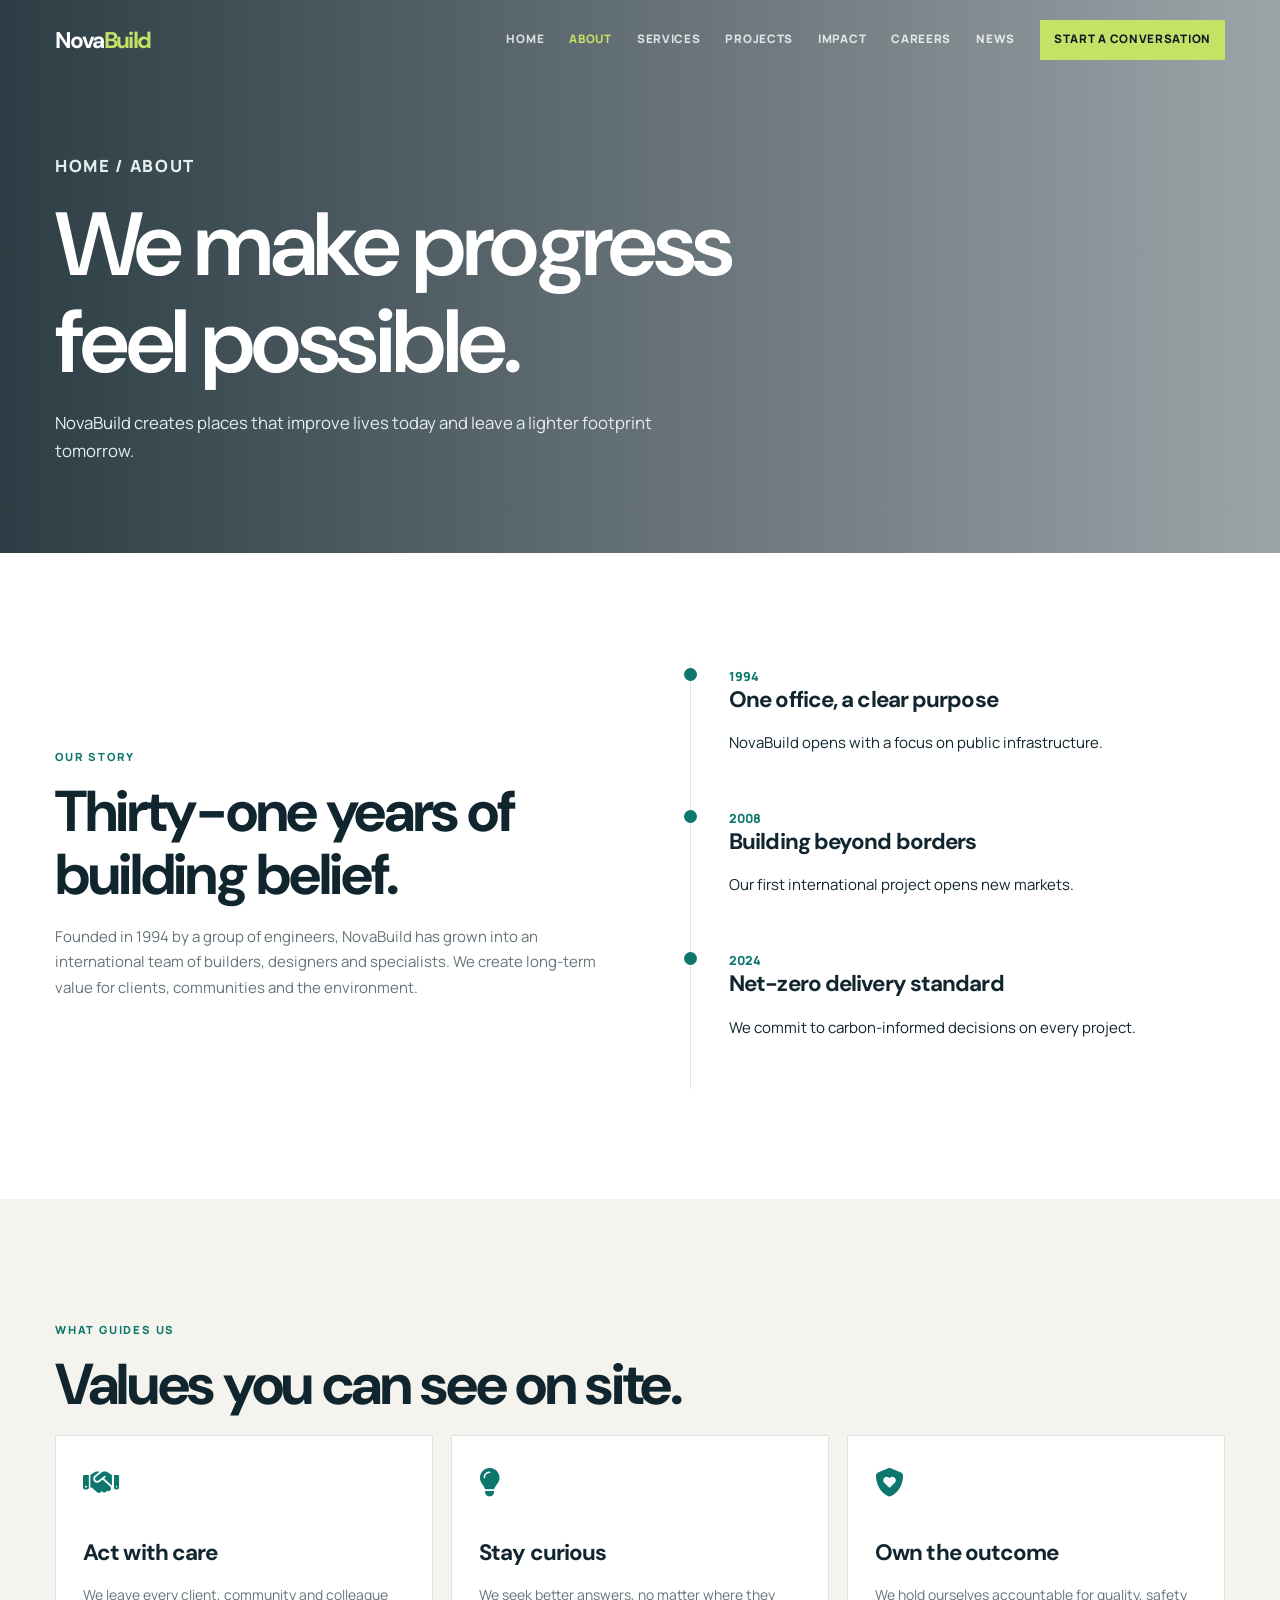
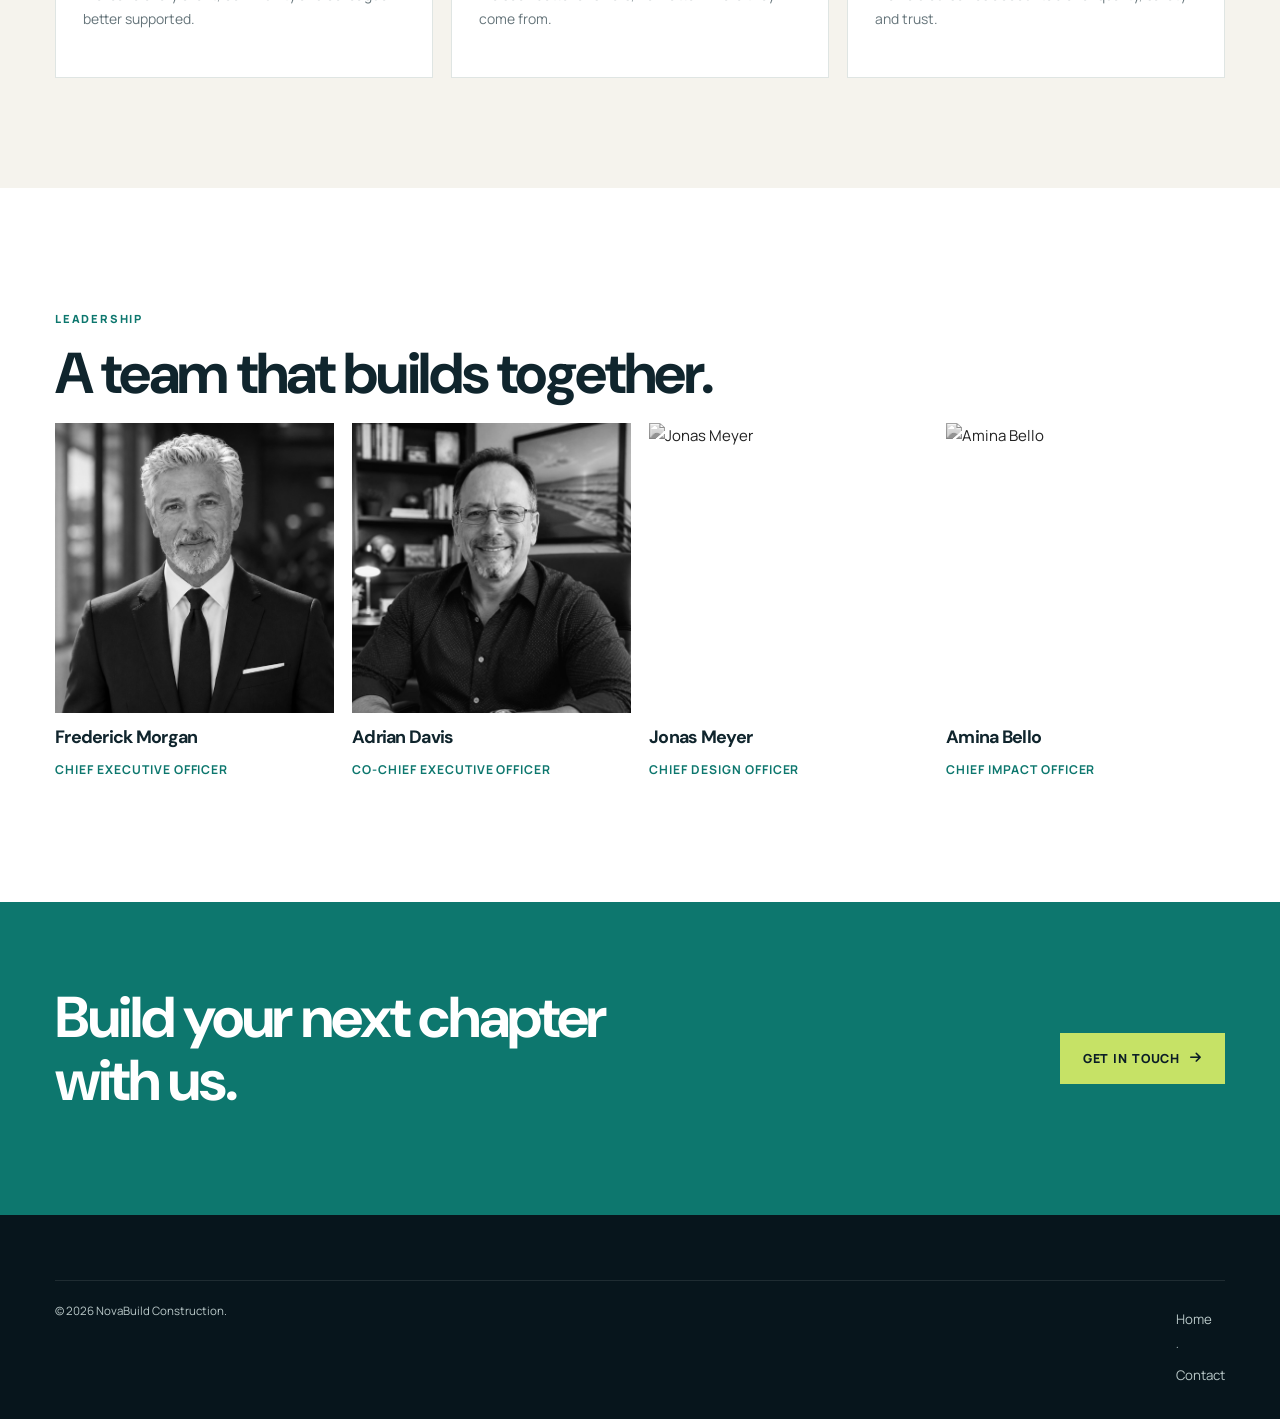
==== about.html @ 03fbff39 "Add files via upload" ====
<!doctype html>
<html lang="en"><head>
<meta charset="utf-8"><meta name="viewport" content="width=device-width,initial-scale=1">
<title>About | NovaBuild</title>
<link href="https://fonts.googleapis.com/css2?family=DM+Sans:wght@500;600;700&family=Manrope:wght@400;500;600;700;800&display=swap" rel="stylesheet">
<link href="https://cdnjs.cloudflare.com/ajax/libs/font-awesome/6.5.2/css/all.min.css" rel="stylesheet">
<link rel="stylesheet" href="css/style.css"><link rel="stylesheet" href="css/responsive.css"><link rel="stylesheet" href="css/animations.css">
</head><body>
<nav class="site-nav"><div class="container nav-inner"><a class="brand" href="index.html">Nova<span>Build</span></a><button class="menu-toggle" aria-label="Open navigation"><i class="fa-solid fa-bars"></i></button><div class="nav-links"><a href="index.html">Home</a><a class="active" href="about.html">About</a><a href="services.html">Services</a><a href="projects.html">Projects</a><a href="sustainability.html">Impact</a><a href="careers.html">Careers</a><a href="news.html">News</a><a class="nav-cta" href="contact.html">Start a conversation</a></div></div></nav>
<header class="page-hero" style="--hero-image:url('https://images.unsplash.com/photo-1486406146926-c627a92ad1ab?auto=format&fit=crop&w=1900&q=85')"><div class="container"><p class="breadcrumb">Home / About</p><h1>We make progress<br>feel possible.</h1><p>NovaBuild creates places that improve lives today and leave a lighter footprint tomorrow.</p></div></header>
<main><section><div class="container split"><div><p class="eyebrow">Our story</p><h2>Thirty-one years of building belief.</h2><p class="text-muted-nova">Founded in 1994 by a group of engineers, NovaBuild has grown into an international team of builders, designers and specialists. We create long-term value for clients, communities and the environment.</p></div><div class="timeline"><div class="timeline-item"><small>1994</small><h3>One office, a clear purpose</h3><p>NovaBuild opens with a focus on public infrastructure.</p></div><div class="timeline-item"><small>2008</small><h3>Building beyond borders</h3><p>Our first international project opens new markets.</p></div><div class="timeline-item"><small>2024</small><h3>Net-zero delivery standard</h3><p>We commit to carbon-informed decisions on every project.</p></div></div></div></section>
<section class="soft"><div class="container"><p class="eyebrow">What guides us</p><h2>Values you can see on site.</h2><div class="services-grid mt-5"><div class="service-card"><i class="fa-solid fa-handshake"></i><h3>Act with care</h3><p>We leave every client, community and colleague better supported.</p></div><div class="service-card"><i class="fa-solid fa-lightbulb"></i><h3>Stay curious</h3><p>We seek better answers, no matter where they come from.</p></div><div class="service-card"><i class="fa-solid fa-shield-heart"></i><h3>Own the outcome</h3><p>We hold ourselves accountable for quality, safety and trust.</p></div></div></div></section>
<section><div class="container"><p class="eyebrow">Leadership</p><h2>A team that builds together.</h2><div class="team-grid mt-5"><div class="team"><img src="images/ceo-portrait.jpeg" alt="Frederick Morgan, Chief Executive Officer"><h3>Frederick Morgan</h3><p>Chief Executive Officer</p></div><div class="team"><img src="images/adrian-potrait.jpeg" alt="Adrian Davis"><h3>Adrian Davis</h3><p>Co-Chief Executive Officer</p></div><div class="team"><img src="https://images.unsplash.com/photo-1519085360753-af0119f7cbe7?auto=format&fit=crop&w=600&q=80" alt="Jonas Meyer"><h3>Jonas Meyer</h3><p>Chief Design Officer</p></div><div class="team"><img src="https://images.unsplash.com/photo-1580489944761-15a19d654956?auto=format&fit=crop&w=600&q=80" alt="Amina Bello"><h3>Amina Bello</h3><p>Chief Impact Officer</p></div></div></div></section></main>
<section class="cta"><div class="container"><h2>Build your next chapter with us.</h2><a class="btn-nova" href="contact.html">Get in touch <i class="fa-solid fa-arrow-right"></i></a></div></section>
<footer class="footer"><div class="container"><div class="footer-bottom"><span>© 2026 NovaBuild Construction.</span><span><a href="index.html">Home</a> · <a href="contact.html">Contact</a></span></div></div></footer>
<script src="js/navigation.js"></script><script src="js/app.js"></script></body></html>
---- css/style.css ----
/* NovaBuild — shared design system */
:root{--ink:#10252d;--navy:#0b1d26;--teal:#0d776e;--lime:#c6e266;--sand:#f5f3ed;--muted:#65747a;--line:#dfe5e3;--white:#fff;--display:'DM Sans',sans-serif;--body:'Manrope',sans-serif}*{box-sizing:border-box}html{scroll-behavior:smooth}body{margin:0;font:400 15px/1.7 var(--body);color:var(--ink);background:#fff}h1,h2,h3,h4{font-family:var(--display);line-height:1.08;letter-spacing:-.04em;margin:0 0 18px}h1{font-size:clamp(3rem,7vw,6.6rem);font-weight:600}h2{font-size:clamp(2.25rem,4.5vw,4.2rem)}h3{font-size:1.4rem}a{text-decoration:none;color:inherit}img{max-width:100%;display:block}.container{width:min(1170px,calc(100% - 48px));margin:auto}.eyebrow{color:var(--teal);font-size:.7rem;letter-spacing:.16em;text-transform:uppercase;font-weight:800;margin-bottom:15px}.btn-nova{display:inline-flex;gap:10px;align-items:center;background:var(--lime);padding:15px 23px;color:var(--navy);font-weight:800;font-size:.78rem;letter-spacing:.07em;text-transform:uppercase;border:0;transition:.25s}.btn-nova:hover{background:#d9ef8b;color:var(--navy);transform:translateY(-2px)}.btn-outline-nova{display:inline-flex;gap:10px;align-items:center;border:1px solid currentColor;padding:14px 22px;font-weight:800;font-size:.78rem;letter-spacing:.07em;text-transform:uppercase;transition:.25s}.btn-outline-nova:hover{background:#fff;color:var(--navy)}
/* navigation */.site-nav{position:fixed;inset:0 0 auto;z-index:50;color:#fff;padding:20px 0;transition:.3s}.site-nav.scrolled{background:rgba(11,29,38,.95);padding:12px 0;box-shadow:0 4px 22px #0002}.nav-inner{display:flex;justify-content:space-between;align-items:center}.brand{font:700 1.42rem var(--display);letter-spacing:-.07em}.brand span{color:var(--lime)}.nav-links{display:flex;align-items:center;gap:25px;font-size:.73rem;font-weight:800;letter-spacing:.06em;text-transform:uppercase}.nav-links a{opacity:.8}.nav-links a:hover,.nav-links a.active{opacity:1;color:var(--lime)}.menu-toggle{display:none;background:transparent;border:0;color:#fff;font-size:1.4rem}.nav-cta{padding:10px 14px!important;background:var(--lime);color:var(--navy)!important;opacity:1!important}
/* hero */.hero{min-height:780px;min-height:100svh;display:flex;align-items:end;position:relative;color:#fff;overflow:hidden;background:linear-gradient(90deg,#071b24d9,#071b2466),url('https://images.unsplash.com/photo-1541888946425-d81bb19240f5?auto=format&fit=crop&w=2200&q=85') center/cover}.hero-content{padding:160px 0 95px;max-width:900px;position:relative;z-index:1}.hero p{max-width:600px;font-size:1.08rem;color:#e8eeee;margin:0 0 30px}.hero-actions{display:flex;gap:13px;flex-wrap:wrap}.hero-note{position:absolute;right:5%;bottom:35px;writing-mode:vertical-rl;font-size:.66rem;letter-spacing:.13em;text-transform:uppercase;color:#fff9}.hero-stat{margin-top:68px;display:flex;gap:45px}.hero-stat strong{display:block;font:600 2.4rem var(--display);color:var(--lime);letter-spacing:-.06em}.hero-stat span{font-size:.68rem;letter-spacing:.1em;text-transform:uppercase;color:#dde7e8}.page-hero{min-height:500px;display:flex;align-items:end;padding:135px 0 70px;color:#fff;background:linear-gradient(90deg,#071b24d9,#071b2466),var(--hero-image) center/cover}.page-hero p{max-width:620px;font-size:1.05rem;color:#e6eeee}
section{padding:110px 0}.section-head{display:flex;justify-content:space-between;gap:30px;align-items:end;margin-bottom:48px}.section-head>div:last-child{max-width:400px;color:var(--muted)}.soft{background:var(--sand)}.dark{background:var(--navy);color:#fff}.dark .eyebrow{color:var(--lime)}.text-muted-nova{color:var(--muted)}
/* components */.split{display:grid;grid-template-columns:1fr 1fr;gap:80px;align-items:center}.image-frame{position:relative}.image-frame img{width:100%;height:550px;object-fit:cover}.image-tag{position:absolute;right:-20px;bottom:30px;background:var(--lime);padding:25px;width:200px;color:var(--navy)}.image-tag strong{font:600 2.8rem var(--display);display:block;letter-spacing:-.08em}.services-grid,.news-grid{display:grid;grid-template-columns:repeat(3,1fr);gap:18px}.service-card{padding:32px 27px;background:#fff;border:1px solid var(--line);transition:.3s}.service-card:hover{background:var(--teal);color:#fff;transform:translateY(-7px);border-color:var(--teal)}.service-card i{font-size:1.8rem;color:var(--teal);margin-bottom:45px}.service-card:hover i{color:var(--lime)}.service-card p{color:var(--muted);font-size:.87rem}.service-card:hover p{color:#e8f3f1}.arrow-link{font-weight:800;font-size:.74rem;letter-spacing:.08em;text-transform:uppercase}.project-grid{display:grid;grid-template-columns:repeat(12,1fr);gap:18px}.project{grid-column:span 4;min-height:390px;position:relative;overflow:hidden;color:#fff;background:#123}.project.wide{grid-column:span 8}.project img{width:100%;height:100%;object-fit:cover;position:absolute;inset:0;transition:.5s}.project:hover img{transform:scale(1.06)}.project:after{content:'';position:absolute;inset:0;background:linear-gradient(transparent 30%,#071b24db)}.project-info{position:absolute;z-index:1;bottom:25px;left:25px}.project-info small{font-size:.65rem;text-transform:uppercase;letter-spacing:.13em;color:var(--lime);font-weight:800}.project-info h3{margin:5px 0 0}.stats{display:grid;grid-template-columns:repeat(4,1fr);border-top:1px solid #ffffff36;border-bottom:1px solid #ffffff36}.stat{padding:38px 20px;border-right:1px solid #ffffff36}.stat:last-child{border:0}.stat strong{font:600 clamp(2.4rem,4vw,4.5rem) var(--display);color:var(--lime);letter-spacing:-.08em;display:block}.stat span{font-size:.7rem;letter-spacing:.1em;text-transform:uppercase;color:#d2e1df}.feature-list{display:grid;gap:24px}.feature{display:grid;grid-template-columns:48px 1fr;gap:17px}.feature i{color:var(--teal);font-size:1.35rem}.feature h3{font-size:1.1rem;margin:0 0 5px}.feature p{margin:0;color:var(--muted);font-size:.9rem}.news-card{background:#fff}.news-card img{height:225px;width:100%;object-fit:cover}.news-card>div{padding:22px}.news-card small{color:var(--teal);font-weight:800;font-size:.68rem;letter-spacing:.1em;text-transform:uppercase}.news-card h3{font-size:1.3rem;margin:10px 0}.cta{padding:85px 0;background:var(--teal);color:#fff}.cta .container{display:flex;justify-content:space-between;align-items:center;gap:30px}.cta h2{max-width:650px}.footer{background:#07151c;color:#b9c8c8;padding:65px 0 25px}.footer-top{display:grid;grid-template-columns:2fr repeat(3,1fr);gap:35px;padding-bottom:45px}.footer .brand{color:#fff;display:inline-block;margin-bottom:16px}.footer h4{color:#fff;font-size:.9rem;letter-spacing:0;margin:0 0 18px}.footer a{display:block;font-size:.83rem;margin:7px 0}.footer-bottom{border-top:1px solid #ffffff19;padding-top:20px;font-size:.72rem;display:flex;justify-content:space-between}
/* inner pages */.breadcrumb{font-size:.7rem;letter-spacing:.1em;text-transform:uppercase;color:var(--lime);font-weight:800}.timeline{border-left:1px solid var(--line);margin-left:10px;padding-left:38px}.timeline-item{position:relative;padding:0 0 34px}.timeline-item:before{content:'';position:absolute;width:13px;height:13px;border-radius:50%;background:var(--teal);left:-45px;top:5px}.timeline small{color:var(--teal);font-weight:800}.team-grid{display:grid;grid-template-columns:repeat(4,1fr);gap:18px}.team img{height:290px;width:100%;object-fit:cover;filter:grayscale(100%)}.team h3{font-size:1.12rem;margin:15px 0 2px}.team p{font-size:.76rem;color:var(--teal);font-weight:700;text-transform:uppercase;letter-spacing:.08em}.pill{display:inline-block;background:#e8f1ee;color:var(--teal);padding:5px 9px;font-size:.65rem;font-weight:800;text-transform:uppercase;letter-spacing:.08em}.filter-bar{display:flex;gap:9px;flex-wrap:wrap;margin-bottom:28px}.filter-btn{border:1px solid var(--line);background:#fff;padding:9px 15px;font:800 .68rem var(--body);letter-spacing:.07em;text-transform:uppercase}.filter-btn.active,.filter-btn:hover{background:var(--teal);border-color:var(--teal);color:#fff}.project.hidden{display:none}.quote{font:500 clamp(1.5rem,2.7vw,2.5rem)/1.25 var(--display);letter-spacing:-.035em;max-width:800px}.faq details{border-top:1px solid var(--line);padding:19px 0}.faq summary{font:700 1.02rem var(--display);cursor:pointer}.faq p{color:var(--muted);padding:10px 0 0;margin:0}.form-control,.form-select{border-radius:0;border:1px solid var(--line);padding:13px 14px;font:inherit}.form-control:focus,.form-select:focus{border-color:var(--teal);box-shadow:none}.contact-card{padding:28px;background:var(--sand)}.contact-card i{color:var(--teal);font-size:1.3rem}.map{height:380px;background:linear-gradient(#0d776e22,#0d776e22),url('https://images.unsplash.com/photo-1569336415962-a4bd9f69cd83?auto=format&fit=crop&w=1600&q=80') center/cover}.award{padding:25px;border:1px solid var(--line);text-align:center}.award i{font-size:2rem;color:var(--teal);margin-bottom:15px}
---- css/responsive.css ----
@media(max-width:900px){.nav-links{display:none;position:absolute;top:100%;left:0;right:0;background:var(--navy);padding:20px 24px;flex-direction:column;align-items:start;gap:16px}.nav-links.open{display:flex}.menu-toggle{display:block}.split{gap:45px}.services-grid{grid-template-columns:repeat(2,1fr)}.team-grid{grid-template-columns:repeat(2,1fr)}.footer-top{grid-template-columns:2fr 1fr 1fr}.project{grid-column:span 6}.project.wide{grid-column:span 6}}@media(max-width:600px){.container{width:min(100% - 32px,1170px)}section{padding:72px 0}.hero-content{padding:130px 0 52px}.hero-stat{gap:20px;margin-top:45px}.hero-stat strong{font-size:1.8rem}.hero-note{display:none}.page-hero{min-height:430px;padding-bottom:48px}.section-head,.cta .container{display:block}.section-head>div:last-child{margin-top:16px}.split{grid-template-columns:1fr;gap:35px}.image-frame img{height:390px}.image-tag{right:0}.services-grid,.news-grid{grid-template-columns:1fr}.stats{grid-template-columns:1fr 1fr}.stat:nth-child(2){border-right:0}.stat{padding:23px 10px}.project,.project.wide{grid-column:span 12;min-height:330px}.team-grid{grid-template-columns:1fr 1fr;gap:12px}.team img{height:210px}.footer-top{grid-template-columns:1fr 1fr}.footer-top>div:first-child{grid-column:span 2}.footer-bottom{display:block}.footer-bottom span:last-child{display:block;margin-top:6px}.cta h2{margin-bottom:23px}}
---- css/animations.css ----
.reveal{opacity:0;transform:translateY(24px);transition:opacity .7s ease,transform .7s ease}.reveal.visible{opacity:1;transform:none}@keyframes pulse{50%{transform:scale(1.04)}}.btn-nova:hover i{animation:pulse .45s ease}
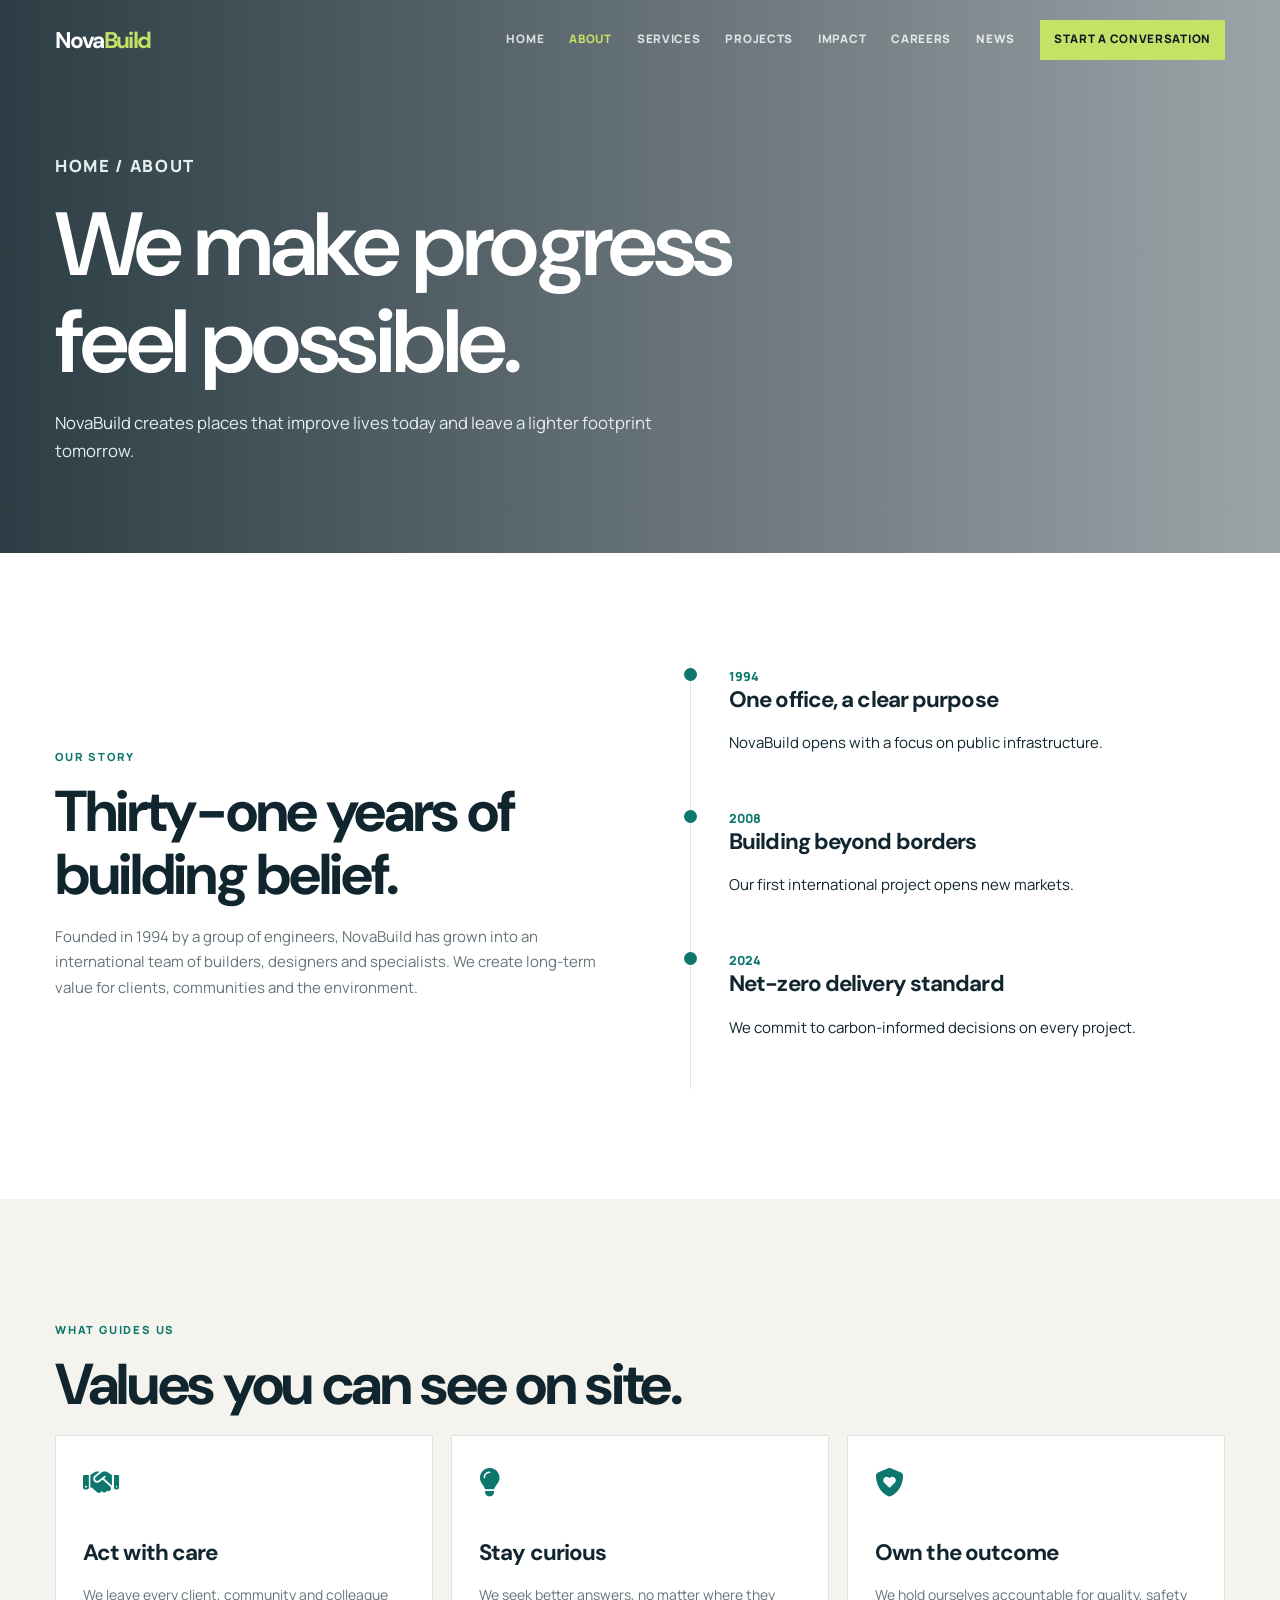
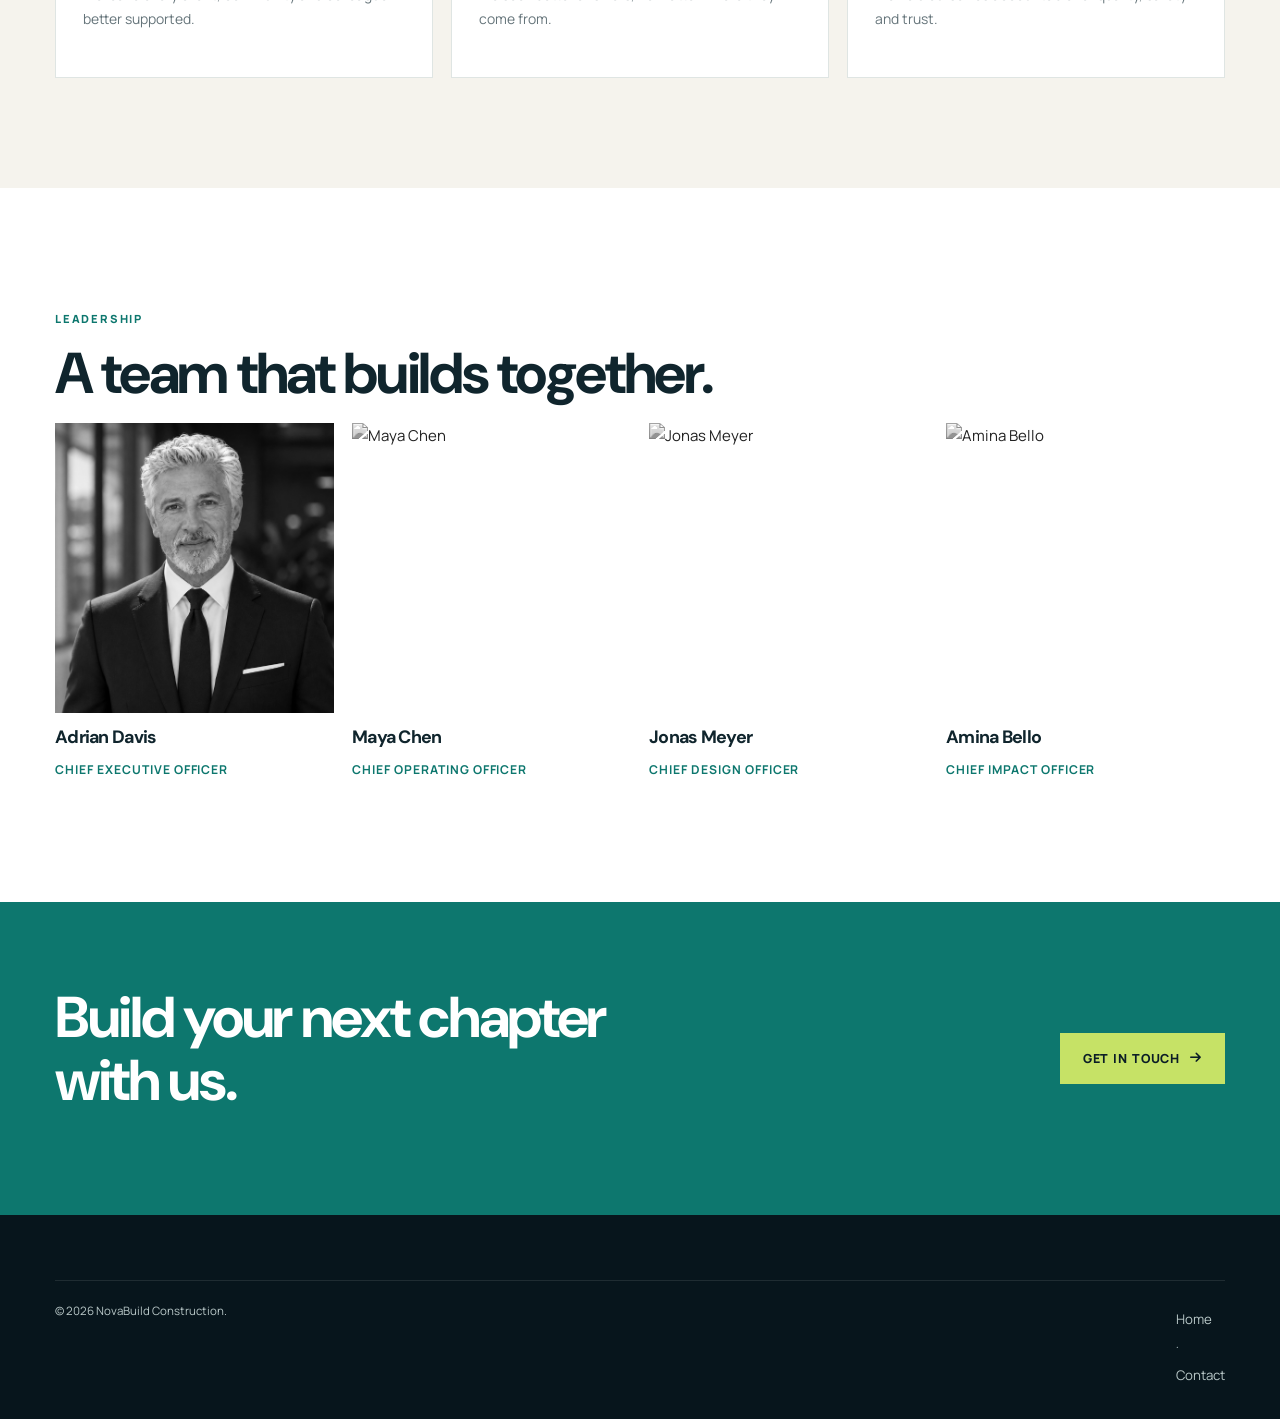
==== commit 52248295: "Update about.html" ====
--- a/about.html
+++ b/about.html
@@ -10,7 +10,7 @@
 <header class="page-hero" style="--hero-image:url('https://images.unsplash.com/photo-1486406146926-c627a92ad1ab?auto=format&fit=crop&w=1900&q=85')"><div class="container"><p class="breadcrumb">Home / About</p><h1>We make progress<br>feel possible.</h1><p>NovaBuild creates places that improve lives today and leave a lighter footprint tomorrow.</p></div></header>
 <main><section><div class="container split"><div><p class="eyebrow">Our story</p><h2>Thirty-one years of building belief.</h2><p class="text-muted-nova">Founded in 1994 by a group of engineers, NovaBuild has grown into an international team of builders, designers and specialists. We create long-term value for clients, communities and the environment.</p></div><div class="timeline"><div class="timeline-item"><small>1994</small><h3>One office, a clear purpose</h3><p>NovaBuild opens with a focus on public infrastructure.</p></div><div class="timeline-item"><small>2008</small><h3>Building beyond borders</h3><p>Our first international project opens new markets.</p></div><div class="timeline-item"><small>2024</small><h3>Net-zero delivery standard</h3><p>We commit to carbon-informed decisions on every project.</p></div></div></div></section>
 <section class="soft"><div class="container"><p class="eyebrow">What guides us</p><h2>Values you can see on site.</h2><div class="services-grid mt-5"><div class="service-card"><i class="fa-solid fa-handshake"></i><h3>Act with care</h3><p>We leave every client, community and colleague better supported.</p></div><div class="service-card"><i class="fa-solid fa-lightbulb"></i><h3>Stay curious</h3><p>We seek better answers, no matter where they come from.</p></div><div class="service-card"><i class="fa-solid fa-shield-heart"></i><h3>Own the outcome</h3><p>We hold ourselves accountable for quality, safety and trust.</p></div></div></div></section>
-<section><div class="container"><p class="eyebrow">Leadership</p><h2>A team that builds together.</h2><div class="team-grid mt-5"><div class="team"><img src="images/ceo-portrait.jpeg" alt="Frederick Morgan, Chief Executive Officer"><h3>Frederick Morgan</h3><p>Chief Executive Officer</p></div><div class="team"><img src="images/adrian-potrait.jpeg" alt="Adrian Davis"><h3>Adrian Davis</h3><p>Co-Chief Executive Officer</p></div><div class="team"><img src="https://images.unsplash.com/photo-1519085360753-af0119f7cbe7?auto=format&fit=crop&w=600&q=80" alt="Jonas Meyer"><h3>Jonas Meyer</h3><p>Chief Design Officer</p></div><div class="team"><img src="https://images.unsplash.com/photo-1580489944761-15a19d654956?auto=format&fit=crop&w=600&q=80" alt="Amina Bello"><h3>Amina Bello</h3><p>Chief Impact Officer</p></div></div></div></section></main>
+<section><div class="container"><p class="eyebrow">Leadership</p><h2>A team that builds together.</h2><div class="team-grid mt-5"><div class="team"><img src="images/ceo-portrait.jpeg" alt="Adrian Davis, Chief Executive Officer"><h3>Adrian Davis</h3><p>Chief Executive Officer</p></div><div class="team"><img src="https://images.unsplash.com/photo-1573496359142-b8d87734a5a2?auto=format&fit=crop&w=600&q=80" alt="Maya Chen"><h3>Maya Chen</h3><p>Chief Operating Officer</p></div><div class="team"><img src="https://images.unsplash.com/photo-1519085360753-af0119f7cbe7?auto=format&fit=crop&w=600&q=80" alt="Jonas Meyer"><h3>Jonas Meyer</h3><p>Chief Design Officer</p></div><div class="team"><img src="https://images.unsplash.com/photo-1580489944761-15a19d654956?auto=format&fit=crop&w=600&q=80" alt="Amina Bello"><h3>Amina Bello</h3><p>Chief Impact Officer</p></div></div></div></section></main>
 <section class="cta"><div class="container"><h2>Build your next chapter with us.</h2><a class="btn-nova" href="contact.html">Get in touch <i class="fa-solid fa-arrow-right"></i></a></div></section>
 <footer class="footer"><div class="container"><div class="footer-bottom"><span>© 2026 NovaBuild Construction.</span><span><a href="index.html">Home</a> · <a href="contact.html">Contact</a></span></div></div></footer>
 <script src="js/navigation.js"></script><script src="js/app.js"></script></body></html>
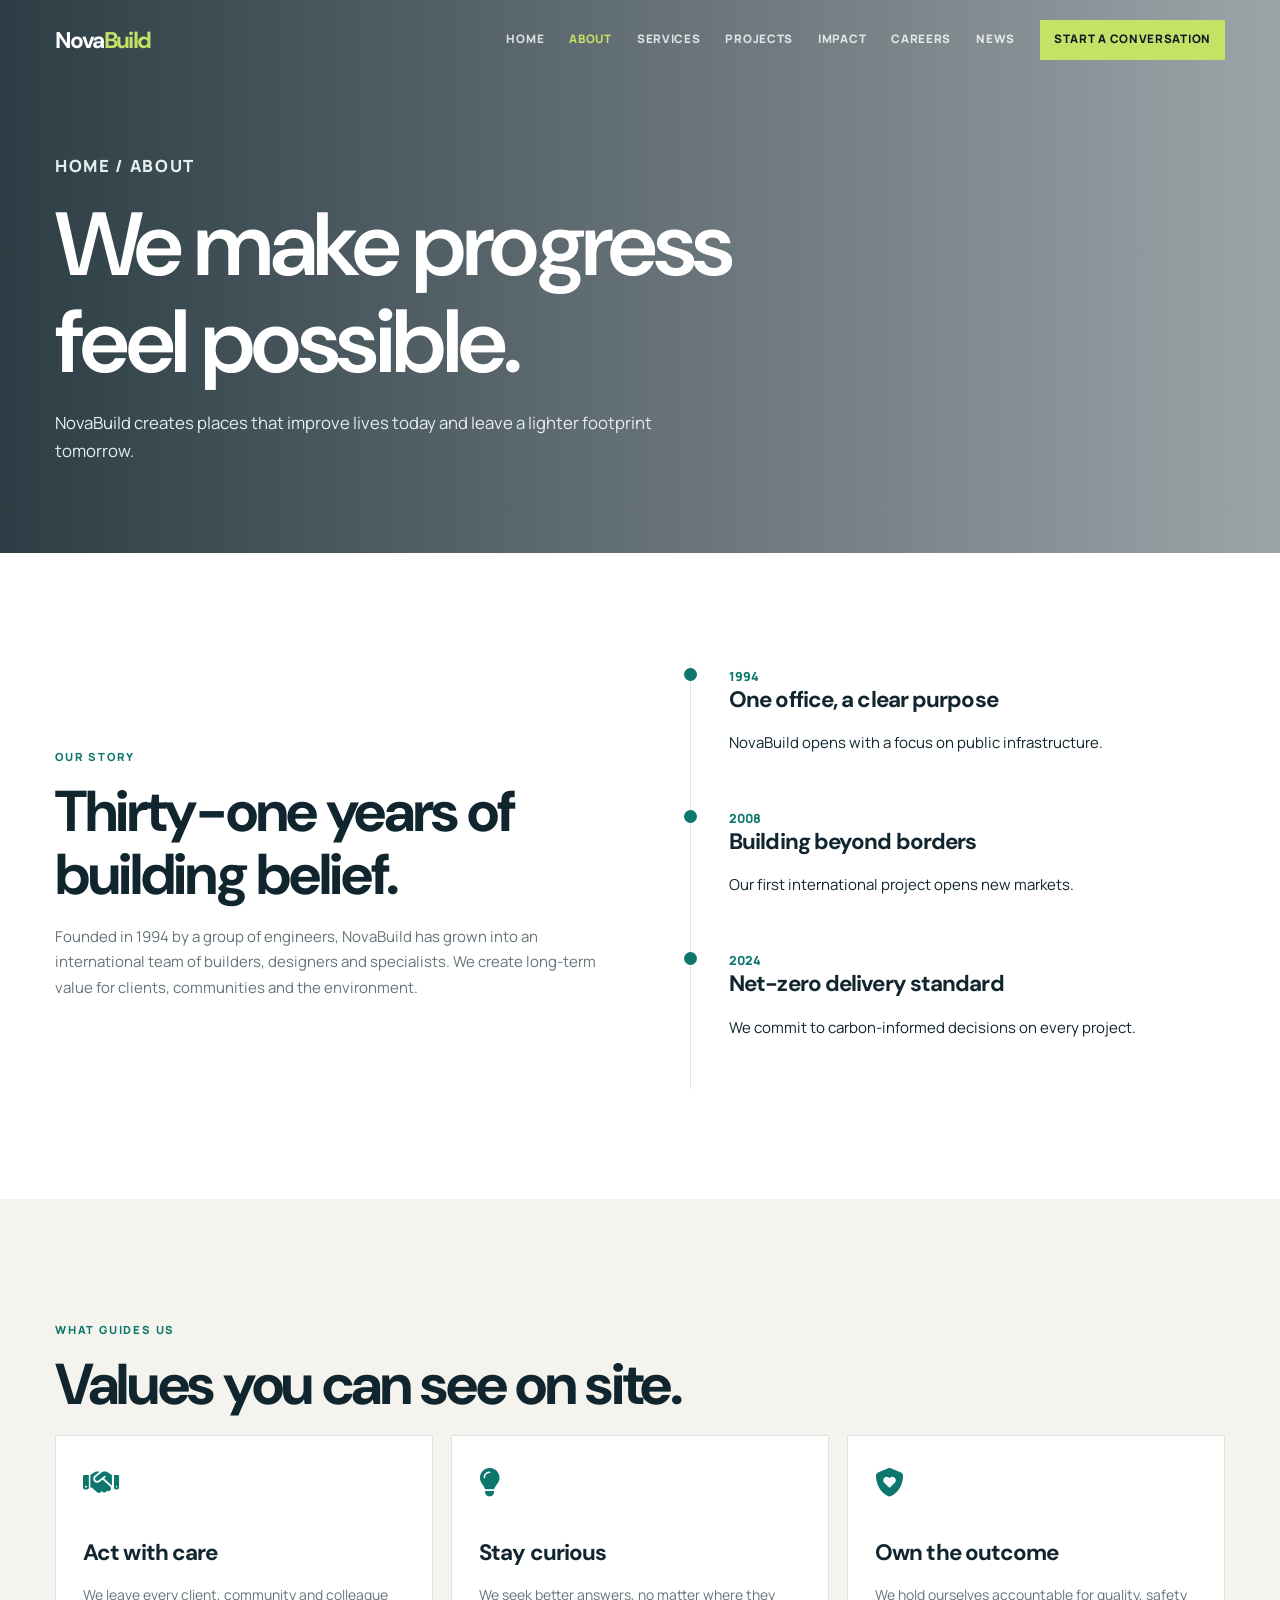
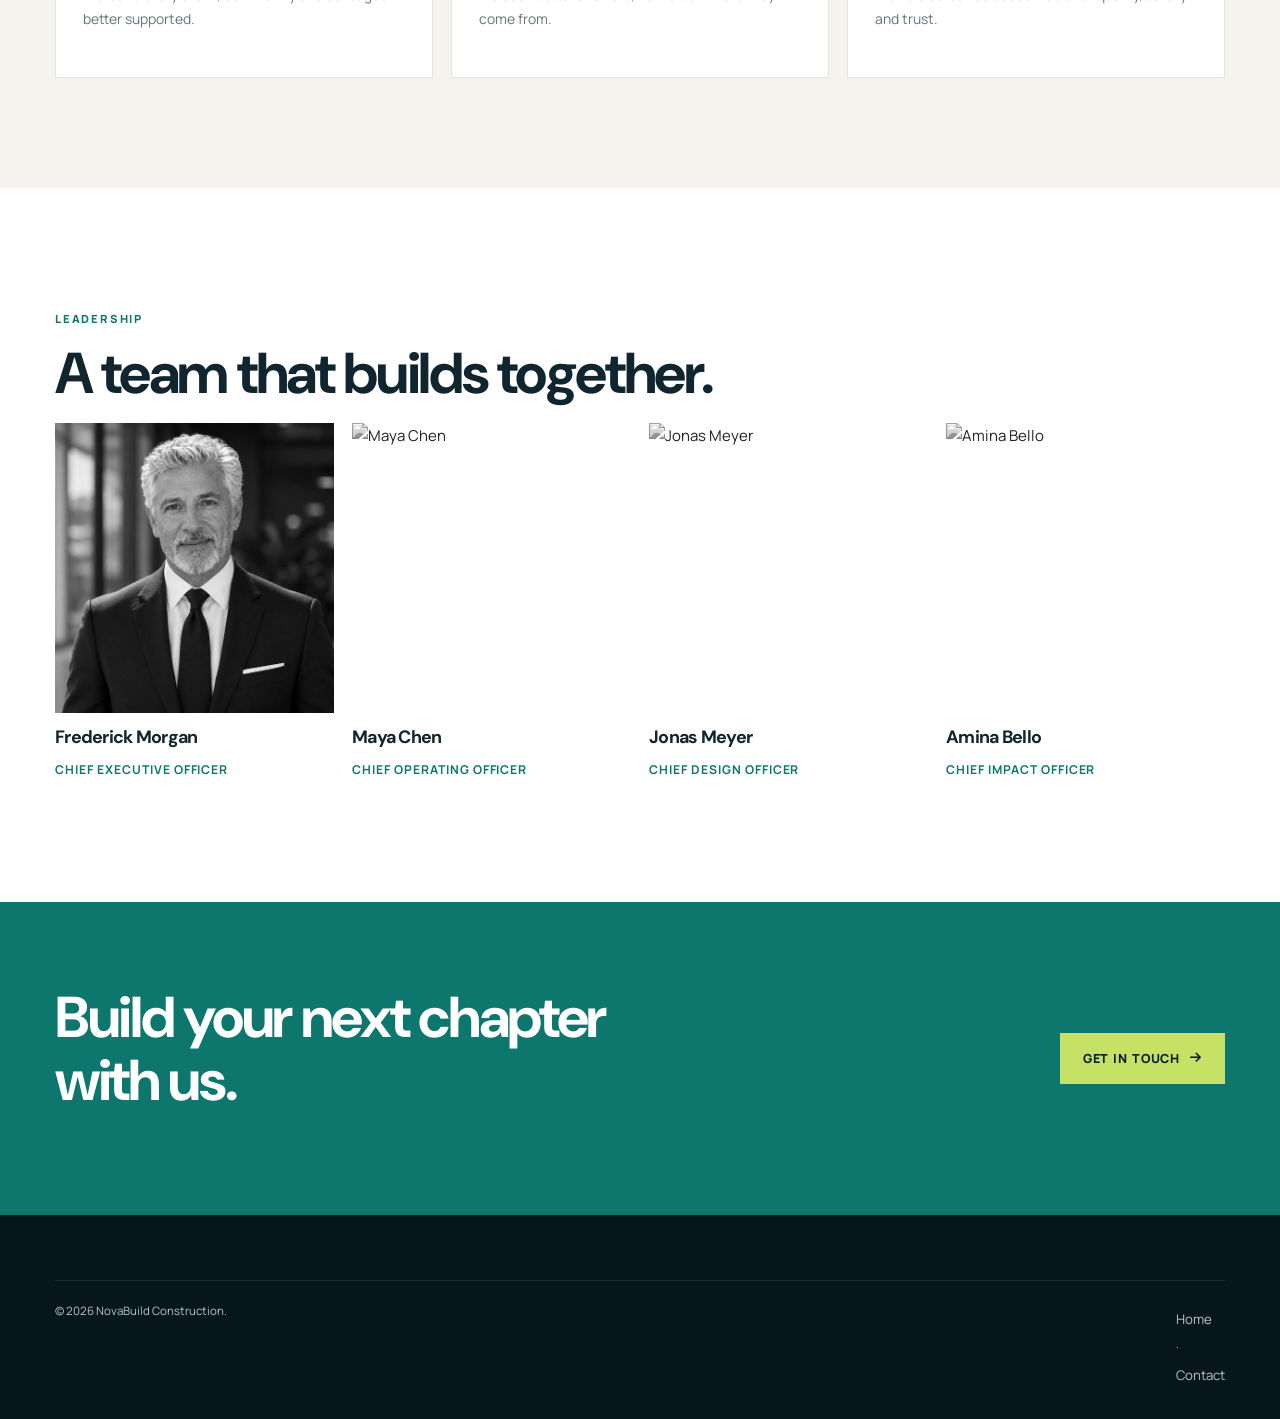
==== commit 9b4592dc: "Update about.html" ====
--- a/about.html
+++ b/about.html
@@ -10,7 +10,7 @@
 <header class="page-hero" style="--hero-image:url('https://images.unsplash.com/photo-1486406146926-c627a92ad1ab?auto=format&fit=crop&w=1900&q=85')"><div class="container"><p class="breadcrumb">Home / About</p><h1>We make progress<br>feel possible.</h1><p>NovaBuild creates places that improve lives today and leave a lighter footprint tomorrow.</p></div></header>
 <main><section><div class="container split"><div><p class="eyebrow">Our story</p><h2>Thirty-one years of building belief.</h2><p class="text-muted-nova">Founded in 1994 by a group of engineers, NovaBuild has grown into an international team of builders, designers and specialists. We create long-term value for clients, communities and the environment.</p></div><div class="timeline"><div class="timeline-item"><small>1994</small><h3>One office, a clear purpose</h3><p>NovaBuild opens with a focus on public infrastructure.</p></div><div class="timeline-item"><small>2008</small><h3>Building beyond borders</h3><p>Our first international project opens new markets.</p></div><div class="timeline-item"><small>2024</small><h3>Net-zero delivery standard</h3><p>We commit to carbon-informed decisions on every project.</p></div></div></div></section>
 <section class="soft"><div class="container"><p class="eyebrow">What guides us</p><h2>Values you can see on site.</h2><div class="services-grid mt-5"><div class="service-card"><i class="fa-solid fa-handshake"></i><h3>Act with care</h3><p>We leave every client, community and colleague better supported.</p></div><div class="service-card"><i class="fa-solid fa-lightbulb"></i><h3>Stay curious</h3><p>We seek better answers, no matter where they come from.</p></div><div class="service-card"><i class="fa-solid fa-shield-heart"></i><h3>Own the outcome</h3><p>We hold ourselves accountable for quality, safety and trust.</p></div></div></div></section>
-<section><div class="container"><p class="eyebrow">Leadership</p><h2>A team that builds together.</h2><div class="team-grid mt-5"><div class="team"><img src="images/ceo-portrait.jpeg" alt="Adrian Davis, Chief Executive Officer"><h3>Adrian Davis</h3><p>Chief Executive Officer</p></div><div class="team"><img src="https://images.unsplash.com/photo-1573496359142-b8d87734a5a2?auto=format&fit=crop&w=600&q=80" alt="Maya Chen"><h3>Maya Chen</h3><p>Chief Operating Officer</p></div><div class="team"><img src="https://images.unsplash.com/photo-1519085360753-af0119f7cbe7?auto=format&fit=crop&w=600&q=80" alt="Jonas Meyer"><h3>Jonas Meyer</h3><p>Chief Design Officer</p></div><div class="team"><img src="https://images.unsplash.com/photo-1580489944761-15a19d654956?auto=format&fit=crop&w=600&q=80" alt="Amina Bello"><h3>Amina Bello</h3><p>Chief Impact Officer</p></div></div></div></section></main>
+<section><div class="container"><p class="eyebrow">Leadership</p><h2>A team that builds together.</h2><div class="team-grid mt-5"><div class="team"><img src="images/ceo-portrait.jpeg" alt="Frederick Morgan, Chief Executive Officer"><h3>Frederick Morgan</h3><p>Chief Executive Officer</p></div><div class="team"><img src="https://images.unsplash.com/photo-1573496359142-b8d87734a5a2?auto=format&fit=crop&w=600&q=80" alt="Maya Chen"><h3>Maya Chen</h3><p>Chief Operating Officer</p></div><div class="team"><img src="https://images.unsplash.com/photo-1519085360753-af0119f7cbe7?auto=format&fit=crop&w=600&q=80" alt="Jonas Meyer"><h3>Jonas Meyer</h3><p>Chief Design Officer</p></div><div class="team"><img src="https://images.unsplash.com/photo-1580489944761-15a19d654956?auto=format&fit=crop&w=600&q=80" alt="Amina Bello"><h3>Amina Bello</h3><p>Chief Impact Officer</p></div></div></div></section></main>
 <section class="cta"><div class="container"><h2>Build your next chapter with us.</h2><a class="btn-nova" href="contact.html">Get in touch <i class="fa-solid fa-arrow-right"></i></a></div></section>
 <footer class="footer"><div class="container"><div class="footer-bottom"><span>© 2026 NovaBuild Construction.</span><span><a href="index.html">Home</a> · <a href="contact.html">Contact</a></span></div></div></footer>
 <script src="js/navigation.js"></script><script src="js/app.js"></script></body></html>
